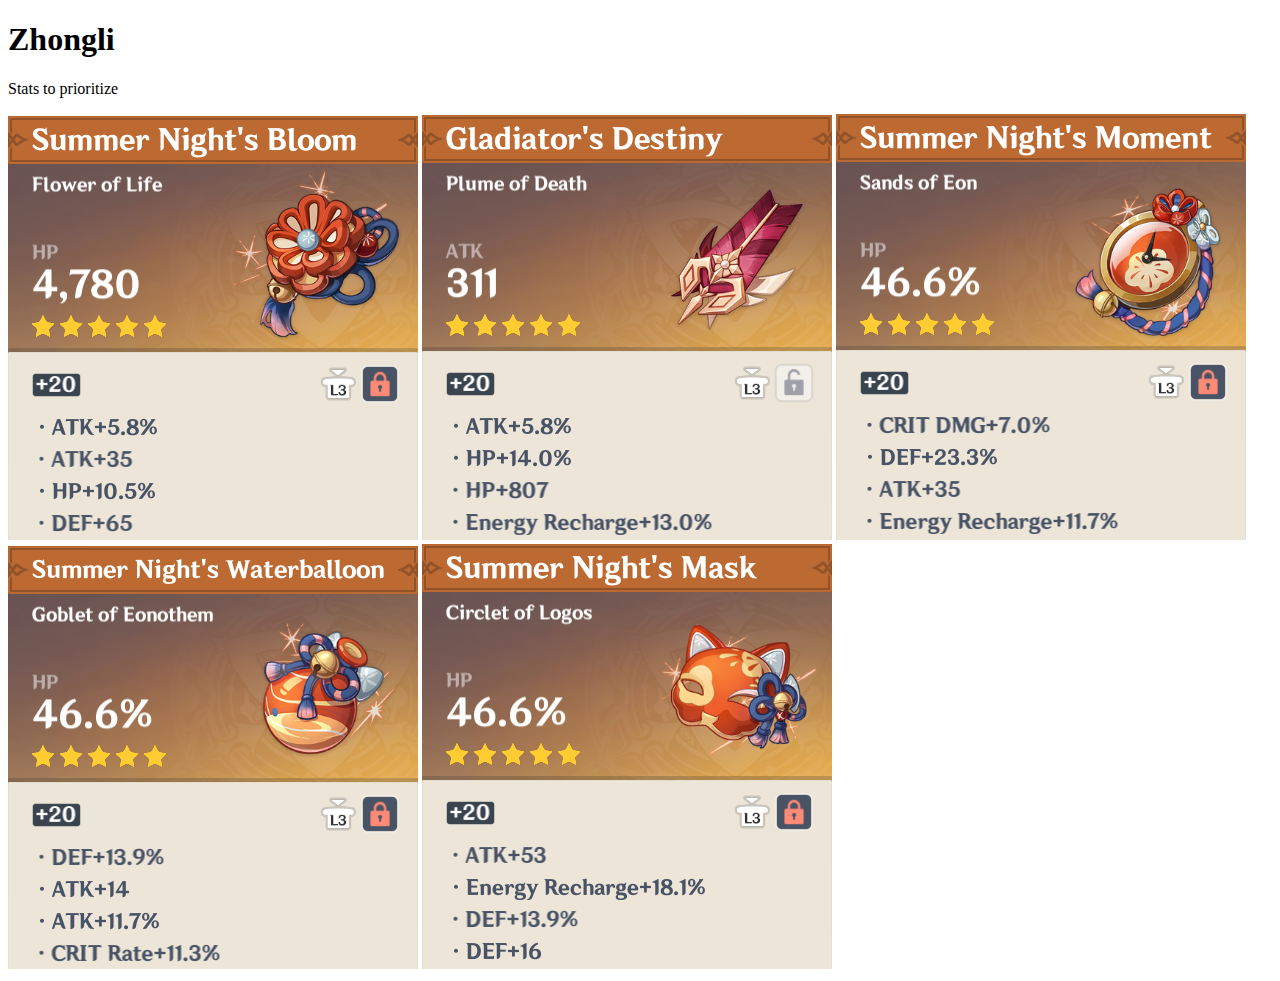
==== public/characters/zhongli.html @ d4d2677e "Initial Character Page" ====
<!DOCTYPE html>
<html lang="en">
<head>
    <meta charset="UTF-8">
    <meta name="viewport" content="width=device-width, initial-scale=1.0">
    <link rel="stylesheet" href="../../css/style.css">
    <title>My Genshin Impact Website</title>
</head>
<body>
    <h1>Zhongli</h1>
    <p>Stats to prioritize</p>    
    <img src="../../images/zhongli-flower.png" />
    <img src="../../images/zhongli-plume.png" />
    <img src="../../images/zhongli-sands.png" />
    <img src="../../images/zhongli-goblet.png" />
    <img src="../../images/zhongli-circlet.png" />
</body>
</html>
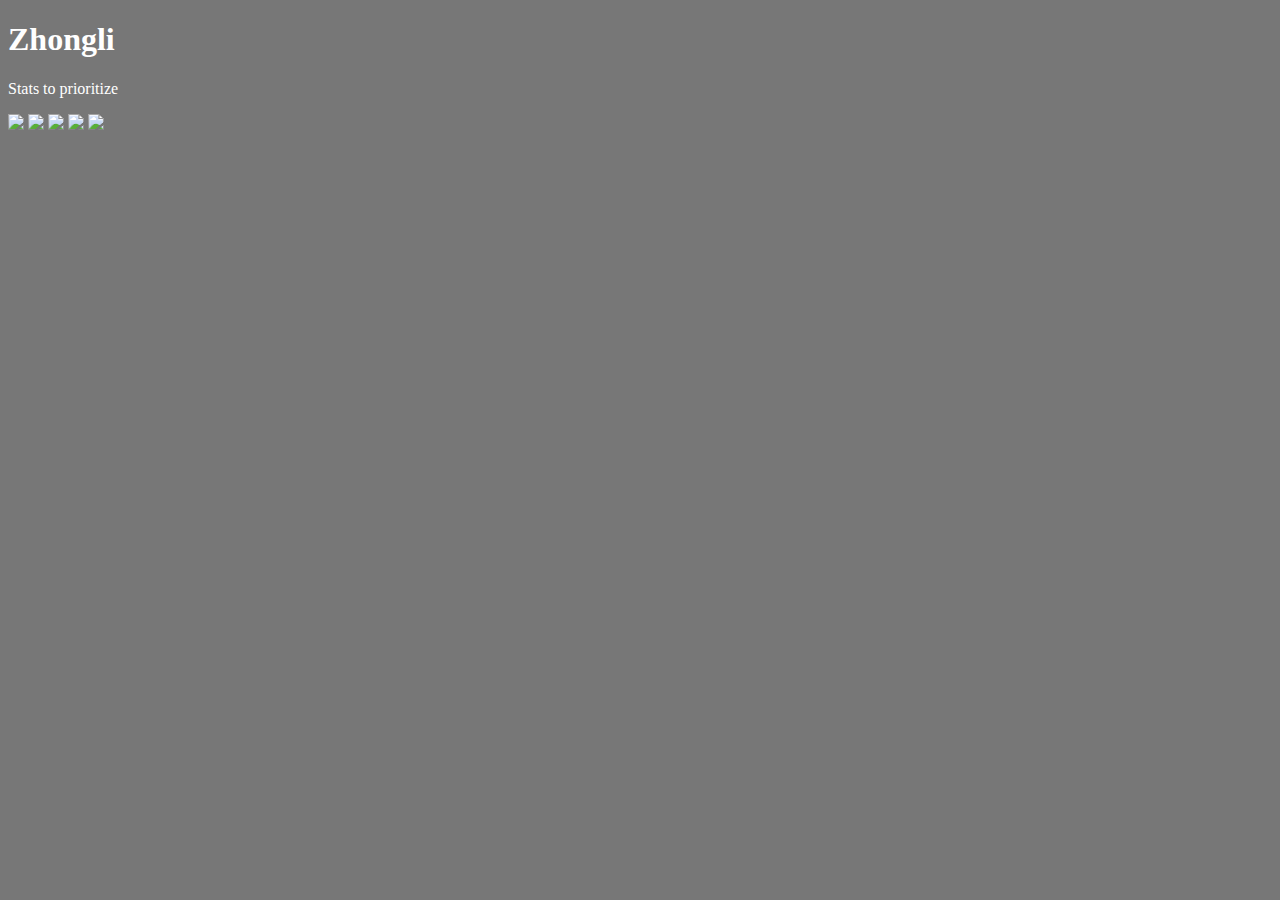
==== commit 6afb6a1d: "updated css" ====
--- a/public/characters/zhongli.html
+++ b/public/characters/zhongli.html
@@ -3,16 +3,16 @@
 <head>
     <meta charset="UTF-8">
     <meta name="viewport" content="width=device-width, initial-scale=1.0">
-    <link rel="stylesheet" href="../../css/style.css">
+    <link rel="stylesheet" href="./style.css">
     <title>My Genshin Impact Website</title>
 </head>
 <body>
     <h1>Zhongli</h1>
     <p>Stats to prioritize</p>    
-    <img src="../../images/zhongli-flower.png" />
-    <img src="../../images/zhongli-plume.png" />
-    <img src="../../images/zhongli-sands.png" />
-    <img src="../../images/zhongli-goblet.png" />
-    <img src="../../images/zhongli-circlet.png" />
+    <img src="../images/zhongli-flower.png" />
+    <img src="../images/zhongli-plume.png" />
+    <img src="../images/zhongli-sands.png" />
+    <img src="../images/zhongli-goblet.png" />
+    <img src="../images/zhongli-circlet.png" />
 </body>
 </html>--- a/public/characters/style.css
+++ b/public/characters/style.css
@@ -0,0 +1,4 @@
+body {
+  background-color: #777;
+  color: #fff;
+}
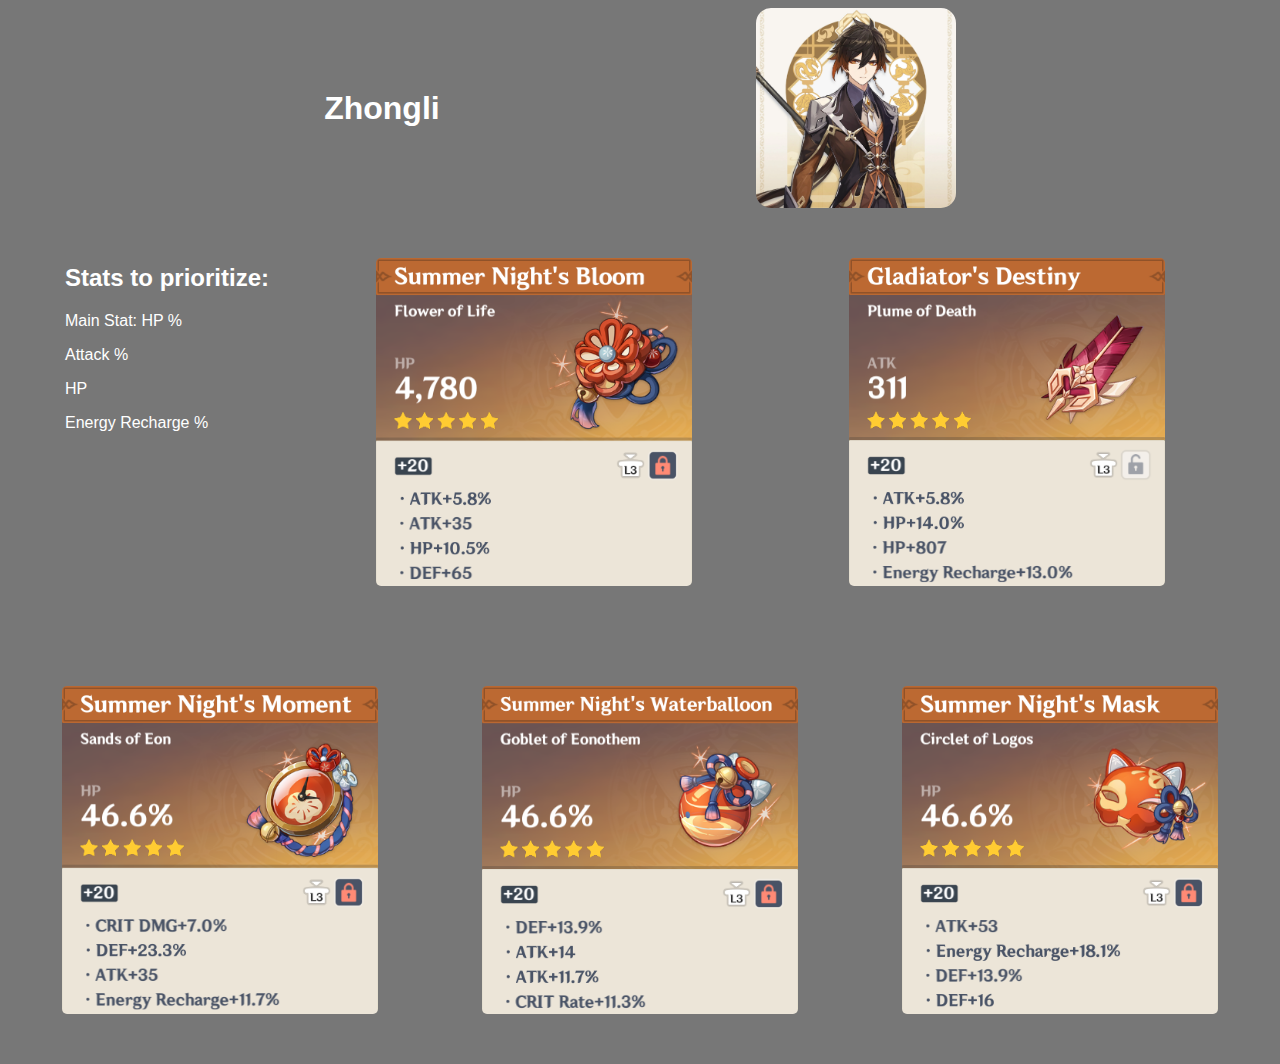
==== commit d8627783: "a lot of css" ====
--- a/public/characters/zhongli.html
+++ b/public/characters/zhongli.html
@@ -7,12 +7,24 @@
     <title>My Genshin Impact Website</title>
 </head>
 <body>
+    <header>
     <h1>Zhongli</h1>
-    <p>Stats to prioritize</p>    
-    <img src="../images/zhongli-flower.png" />
-    <img src="../images/zhongli-plume.png" />
-    <img src="../images/zhongli-sands.png" />
-    <img src="../images/zhongli-goblet.png" />
-    <img src="../images/zhongli-circlet.png" />
+    <img class="profilePic" src="../images/zhongli/zhongli-profile.png" />
+    </header>
+    <div class="contentWrap">
+    <div class="informationWrap">
+    <br><br>
+    <h2>Stats to prioritize:</h2>
+    <p>Main Stat: HP %</p>
+    <p>Attack %</p>
+    <p>HP</p>
+    <p>Energy Recharge %</p>
+    </div>    
+    <img class ="artifactPic" src="../images/zhongli/zhongli-flower.png" />
+    <img class ="artifactPic" src="../images/zhongli/zhongli-plume.png" />
+    <img class ="artifactPic" src="../images/zhongli/zhongli-sands.png" />
+    <img class ="artifactPic" src="../images/zhongli/zhongli-goblet.png" />
+    <img class ="artifactPic" src="../images/zhongli/zhongli-circlet.png" />
+    </div>
 </body>
 </html>--- a/public/characters/style.css
+++ b/public/characters/style.css
@@ -1,4 +1,34 @@
 body {
   background-color: #777;
   color: #fff;
+  font-family: Montserrat, sans-serif;
+  max-height: 100vh;
 }
+
+.profilePic {
+  width: 200px;
+  height: 200px;
+  border-radius: 15px;
+}
+
+header {
+  display: flex;
+  justify-content: space-evenly;
+  align-items: center;
+}
+
+.artifactPic {
+  border-radius: 5px;
+}
+
+.contentWrap {
+  display: flex;
+  flex-wrap: wrap;
+  justify-content: space-evenly;
+}
+
+.contentWrap > img {
+  width: 25%;
+  margin: 50px;
+  box-sizing: border-box;
+}
